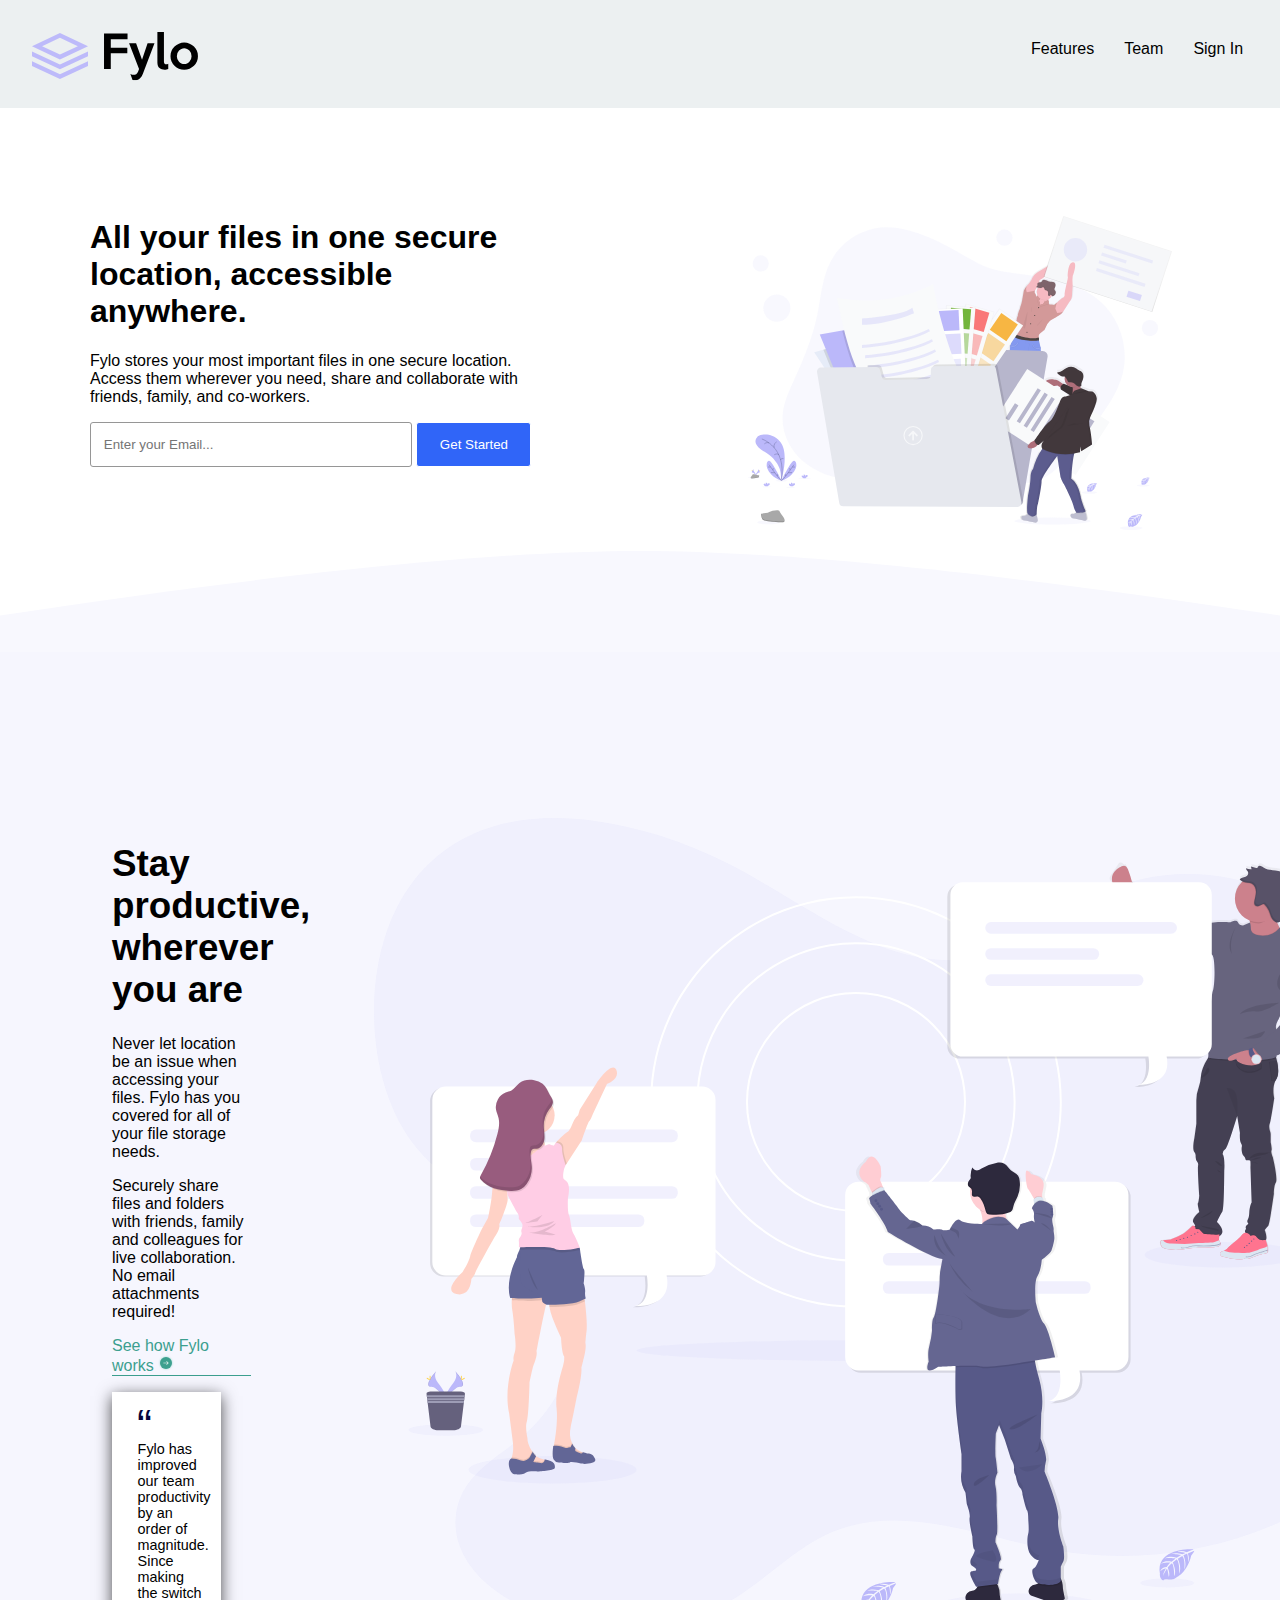
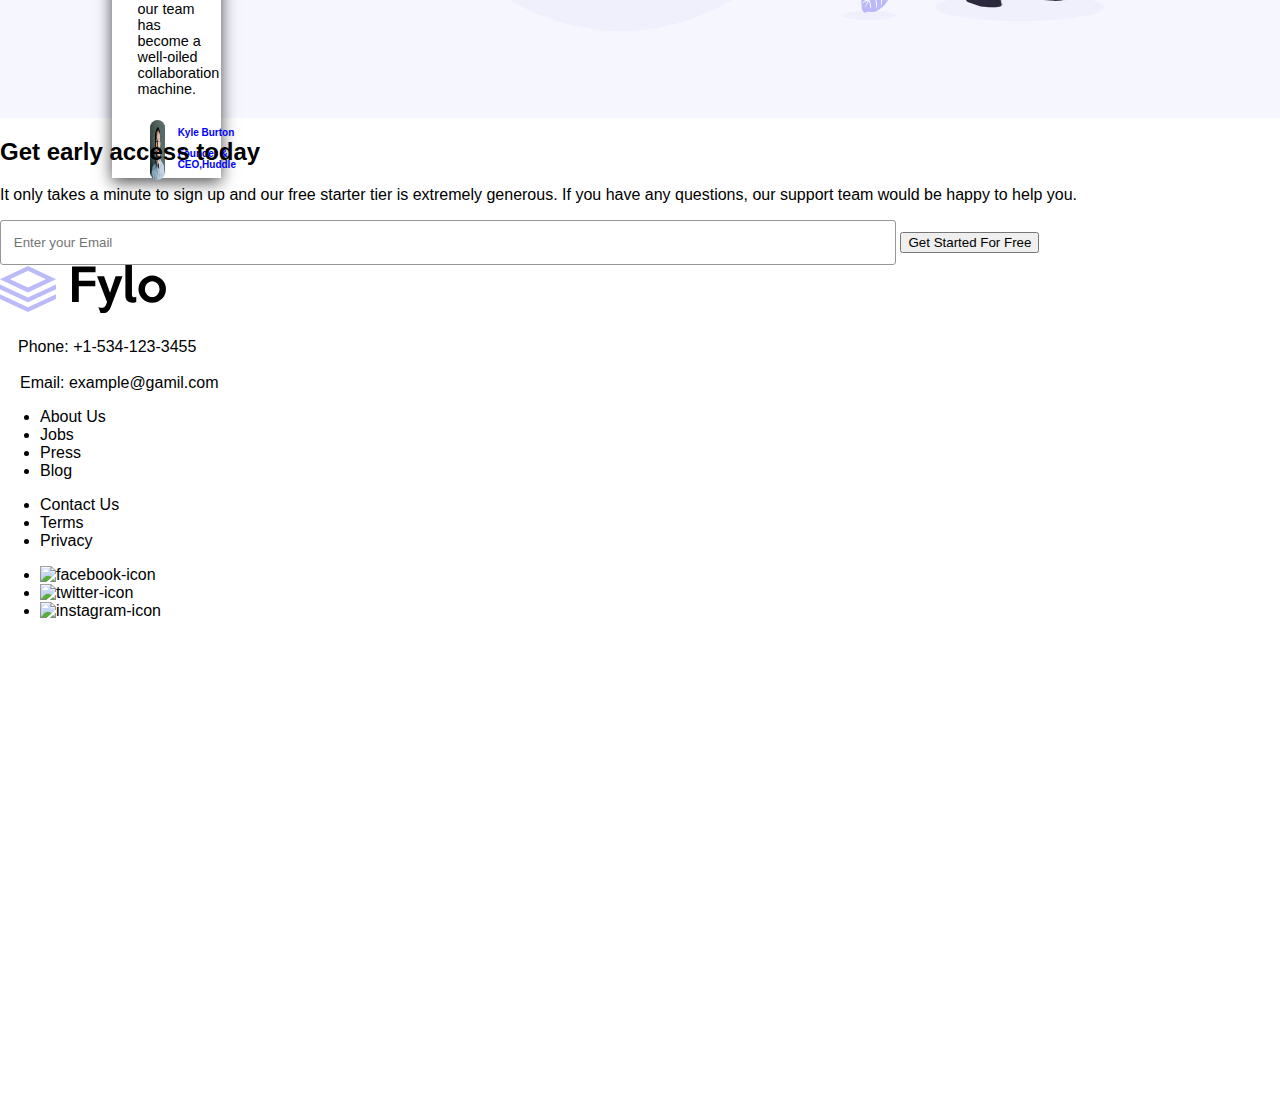
==== myproject/fylo-landing-page-with-two-column-layout-master/index.html @ 6f502a80 ":technologist: project is start" ====
<!DOCTYPE html>
<html lang="en">

<head>
  <meta charset="UTF-8">
  <meta name="viewport" content="width=device-width, initial-scale=1.0">
  <!-- displays site properly based on user's device -->

  <link rel="icon" type="image/png" sizes="32x32" href="./images/favicon-32x32.png">
  <link rel="stylesheet" href="style.css">

  <title>Frontend Mentor | Fylo landing page with two column layout</title>
 
</head>

<body>

  <div id="main-nav">

    <div class="container">

      <div class="icon">
        <img src="./images/logo.svg" alt="icon">
      </div>

      <div class="list-one">
        <ul>
          <li>Features</li>
          <li>Team</li>
          <li>Sign In</li>
        </ul>
      </div>

    </div>
  </div>
 
  <main id="main">

    <div class="container1">

      <div class="main-container">
        <h1> All your files in one secure location, accessible anywhere.</h1>
        <p>Fylo stores your most important files in one secure location.
          Access them wherever you need, share and collaborate with friends,
          family, and co-workers.
        <p>

        <form action="my-form" method="get">
          <input type="text" name="email" placeholder="Enter your Email..." required>
          <input type="Submit" value="Get Started" class="button">
        </form>
      </div>

      <img src="./images/illustration-1.svg" alt="File-Vector" class="vector1">
    </div> 
  </main>


  <section id="section">
    <img src="./images/bg-curve-desktop.svg" alt="A curve" class="desktop-curve">
    <img src="./images/bg-curve-mobile.svg" alt="A curve" class="mobile-curve">

    <div class="section-container">

      <div class="section-content">
        <h1>Stay productive, wherever you are</h1>
        <p>Never let location be an issue when accessing your files. Fylo has you
          covered for all of your file storage needs.
        </p>

        <p>
          Securely share files and folders with friends, family and colleagues for
          live collaboration. No email attachments required!
        </p>

        <p class="p-1">
          See how Fylo works
          <img src="./images/icon-arrow.svg" alt="arrow" class="arrow">
        </p>

        <article class="article">
          <img src="./images/icon-quotes.svg" alt="quotes" class="quote">
  
          <p>  
            Fylo has improved our team productivity by an order of magnitude. Since
            making the switch our team has become a well-oiled collaboration machine.
          </p>

          <div class="profile">

            <img src="./images/avatar-testimonial.jpg" alt="kyle Burton" class="avator">

            <div class="profile-name">
              <h1 class="p-1">Kyle Burton</h>
              <p>Founder & CEO,Huddle</p>
            </div>

          </div>
        
        </article>
      </div>

      <div class="vector2">
        <img clsss= "image" src="./images/illustration-2.svg" alt="vector 2" >
      </div> 

    </div>
  </section>

  <section class="second-sec">
    <div class="container3">
      <div class="second-sec-contect">
        <h2> Get early access today</h2>
        <p> It only takes a minute to sign up and our free starter tier is extremely generous.
          If you have any questions, our support team would be happy to help you.
        </p>

        <form action="my-form2" method="get">
          <input type="text" name="email" placeholder="Enter your Email" required>
          <input type="submit" value="Get Started For Free" class="button2">
        </form>
      </div>
    </div>
  </section>


  <footer id="footer">
    <div class="container4">
      <div class="footer content">
        <img src="./images/logo.svg" alt="Fyle Logo" class="logo-2">

        <p class="p-1"><img src="./images/icon-phone.svg" alt="Phone-icon" class="phone-icon">Phone: +1-534-123-3455</p>
        <p class="p-2"><img src="./images/icon-email.svg" alt="email-icon" class="Email-icon">Email: example@gamil.com</p>
      </div>

      <div class="li1">
        <ul>
          <li>About Us</li>
          <li>Jobs</li>
          <li>Press</li>
          <li>Blog</li>
        </ul>
      </div>

      
      <div class="li2">
        <ul>
          <li>Contact Us</li>
          <li>Terms</li>
          <li>Privacy</li>
        </ul>
      </div>
      

      <div class="li-icon">
        <ul>
          <li><img src="https://img.icons8.com/ios-glyphs/90/ffffff/facebook-f.png" alt="facebook-icon" width="25" class="facebook"></li>
          <li><img src="https://img.icons8.com/ios-glyphs/90/ffffff/twitter--v1.png" alt="twitter-icon" width="25" class="twitter"></li>
          <li><img src="https://img.icons8.com/ios-glyphs/90/ffffff/instagram-new.png" alt="instagram-icon" width="25" class="instagram"></li>
        </ul>
      </div>

    </div>
  </footer>

  <!-- <footer>
    <p class="attribution">
      Challenge by <a href="https://www.frontendmentor.io?ref=challenge" target="_blank">Frontend Mentor</a>.
      Coded by <a href="#">Your Name Here</a>.
    </p>
  </footer> -->

</body>

</html>
---- myproject/fylo-landing-page-with-two-column-layout-master/style.css ----
/* @import url('https://fonts.googleapis.com/css2?family=Raleway:wght@400;700&display=swap'); */
/* @import url('https://fonts.googleapis.com/css2?family=Open+Sans&display=swap'); */

*{
    box-sizing: border-box;
}

body{
    margin: 0;
    padding: 0;
    font-family: 'Open Sans', sans-serif;
    height: 300vh;
}

#main-nav{
    height: 12vh;
    background-color:#ecf0f1;
    padding: 1.5rem;
}

.container{
    display: flex; 
    justify-content: space-between;
}

.icon{
    padding: 0.5rem;
}

.list-one{
    display: flex;
    justify-content: flex-end;
}

.list-one>ul{
    list-style: none;
}

.list-one>ul>li{
    padding: 0 1vw 0 1vw;
    display: inline-block;
    font-family: 'Releway', sans-serif;
}

.container1{
    display: flex;
    width: 100vw;
}

.main-container{
    padding: 5vh;
    margin: 5vh;
}

.vector1{
    width: 50%;
    padding: 12vh;
    box-sizing: border-box;
}

form>input[type="text"]{
    width: 70%;
    height: 5vh;
    border: 1px solid hsl(0, 0%,59%);
    padding: 0 1vw;
    border-radius: 3px;
}

.button{
    width: 25%;
    height: 5vh;
    border: 1px solid;
    border-radius: 3px;
    background-color: hsl(224,93%,58%);
    color: hsl(0,0%,100%);
}

#section{
    width: 100vw;
    height: 120vh;
    background-color: hsl(240, 75%, 98%);
    top: 0.1rem;
}

.desktop-curve{
    margin: -15vh 0 0 0;
    width: 100vw;
}

.mobile-curve{
    margin: -15vh 0 0 0;
    width: 100vw;
    visibility: hidden;
}

.section-container{
    display: flex;
    padding: 1rem;
    /* width: 100%; */
    height: 90vh;
    padding: 5rem;
}

.section-content{
    /* width: 100vw; */
    height: 50vh;
}

.section-container>*{
    top: 0.1vh;
    padding: 2rem;
}

.section-content>h1{
    font-size: 2.3rem;
}

.section-content>p{
    max-width: 70%;
}

.section-content>.p-1{
    /* max-width: 22%; */
    color: hsl(170, 45%, 43%);
    border-bottom: 1px solid hsl(170, 45%, 43%);
}

.arrow{
    /* position: relative; */
    top: 0.5vh;
    left: 0.5vw;
}

.article{
    background: hsl(0, 0%, 100%);
    box-shadow: 0 4px 15px hsla(0, 0%, 0%, 0.7);
    max-width: 55%;
    max-height: 100%; 
}

.quote{
    padding: 2vh 0 0 2vw;
}

.article>p{
    padding: 0 0 0 2vw;
    width: 85%;
    font-size: 0.9rem; 
}

.profile{
    display: flex;
    margin: 1vh 0 0 1vw; 
    padding-bottom: 1vh;
}

.avator{
    margin: 1vh 0 0 2vw; 
    width: 15%;
    border-radius: 50px;
}

.profile-name{
    margin: 1vh 0 0 1vw; 
    color: blue;
}

.profile-name>.p-1{
    font-size: 10px;
}
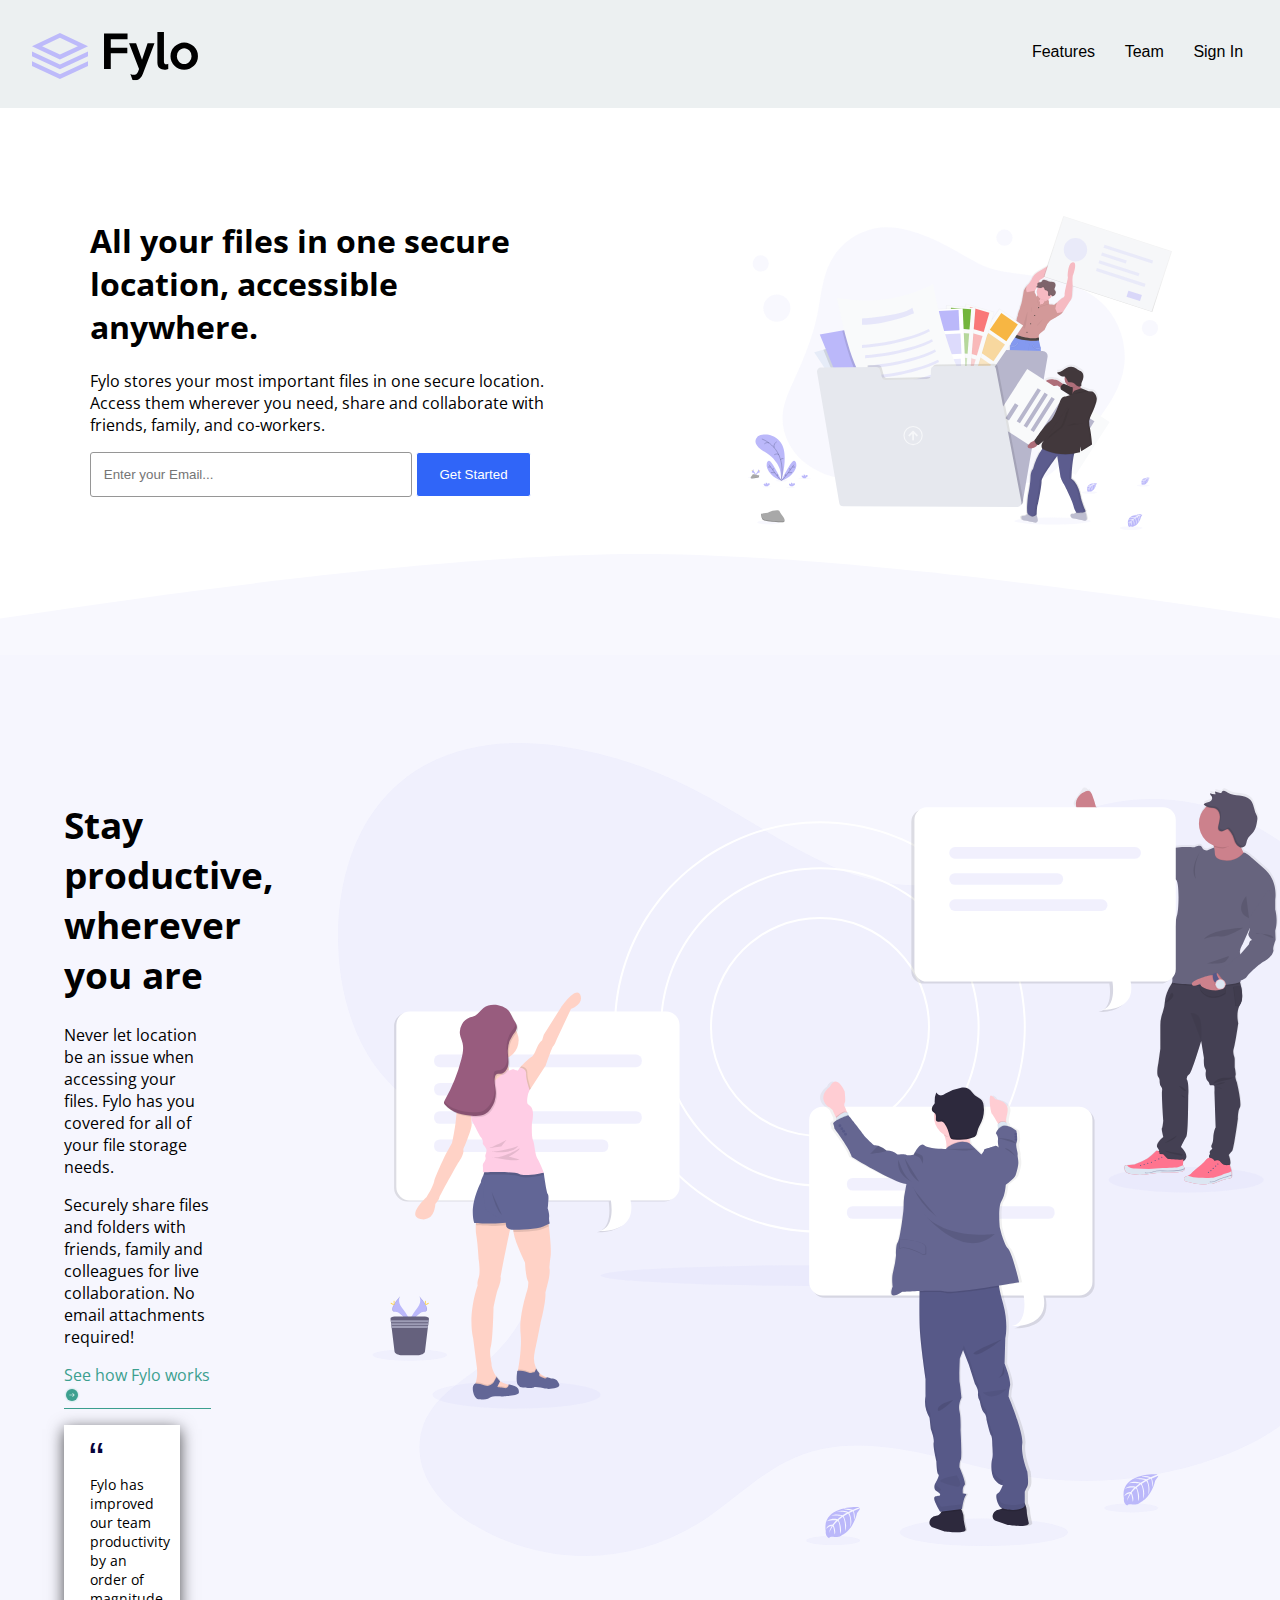
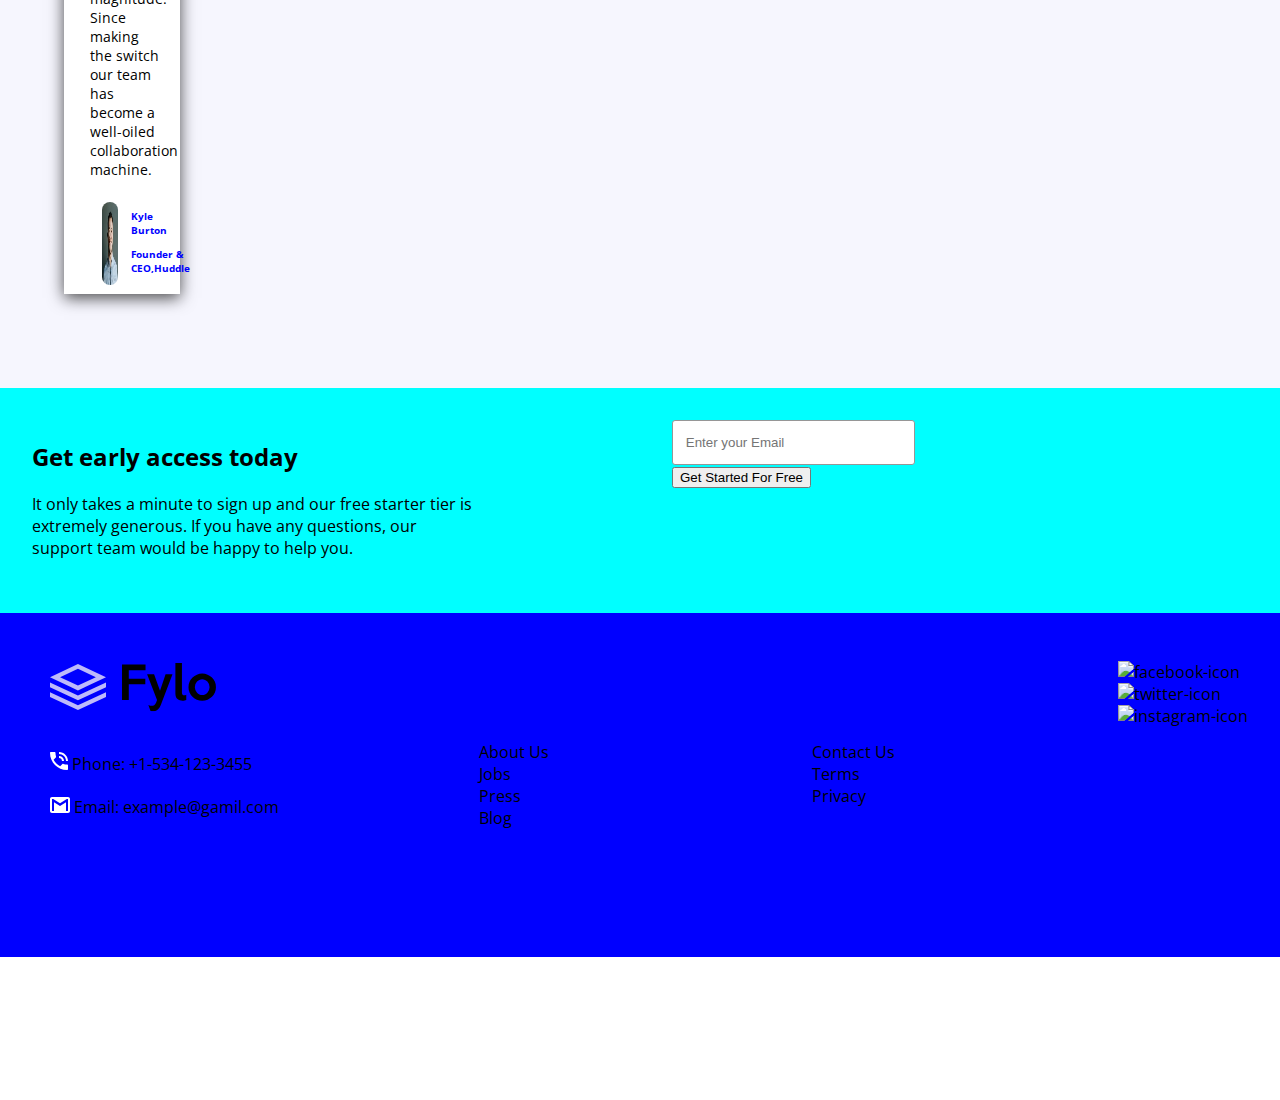
==== commit 3e7b5161: ":technologist: all most the project" ====
--- a/myproject/fylo-landing-page-with-two-column-layout-master/index.html
+++ b/myproject/fylo-landing-page-with-two-column-layout-master/index.html
@@ -108,29 +108,45 @@
   </section>
 
   <section class="second-sec">
+
     <div class="container3">
+
       <div class="second-sec-contect">
         <h2> Get early access today</h2>
         <p> It only takes a minute to sign up and our free starter tier is extremely generous.
           If you have any questions, our support team would be happy to help you.
         </p>
+      </div>
 
+      <div class="form">
         <form action="my-form2" method="get">
-          <input type="text" name="email" placeholder="Enter your Email" required>
+          <input class= "email" type="text" name="email" placeholder="Enter your Email" required>
           <input type="submit" value="Get Started For Free" class="button2">
         </form>
-      </div>
+      </div> 
+
     </div>
   </section>
 
 
   <footer id="footer">
+
     <div class="container4">
-      <div class="footer content">
+
+      <div class="footer-content">
+
         <img src="./images/logo.svg" alt="Fyle Logo" class="logo-2">
 
-        <p class="p-1"><img src="./images/icon-phone.svg" alt="Phone-icon" class="phone-icon">Phone: +1-534-123-3455</p>
-        <p class="p-2"><img src="./images/icon-email.svg" alt="email-icon" class="Email-icon">Email: example@gamil.com</p>
+        <p class="p-1">
+          <img src="./images/icon-phone.svg" alt="Phone-icon" class="phone-icon">
+            Phone: +1-534-123-3455
+        </p>
+
+        <p class="p-2">
+          <img src="./images/icon-email.svg" alt="email-icon" class="Email-icon">
+            Email: example@gamil.com
+        </p>
+
       </div>
 
       <div class="li1">
--- a/myproject/fylo-landing-page-with-two-column-layout-master/style.css
+++ b/myproject/fylo-landing-page-with-two-column-layout-master/style.css
@@ -1,5 +1,5 @@
-/* @import url('https://fonts.googleapis.com/css2?family=Raleway:wght@400;700&display=swap'); */
-/* @import url('https://fonts.googleapis.com/css2?family=Open+Sans&display=swap'); */
+@import url('https://fonts.googleapis.com/css2?family=Raleway:wght@400;700&display=swap'); 
+@import url('https://fonts.googleapis.com/css2?family=Open+Sans&display=swap');
 
 *{
     box-sizing: border-box;
@@ -77,7 +77,7 @@
 
 #section{
     width: 100vw;
-    height: 120vh;
+    height: 150vh;
     background-color: hsl(240, 75%, 98%);
     top: 0.1rem;
 }
@@ -96,19 +96,19 @@
 .section-container{
     display: flex;
     padding: 1rem;
-    /* width: 100%; */
-    height: 90vh;
-    padding: 5rem;
+    width: 100vw;
+    height: 120vh;
 }
 
 .section-content{
-    /* width: 100vw; */
-    height: 50vh;
+    width: 200vw;
+    height: 110vh;
+    margin: 2rem;
 }
 
 .section-container>*{
     top: 0.1vh;
-    padding: 2rem;
+    padding: 1rem;
 }
 
 .section-content>h1{
@@ -168,3 +168,66 @@
 .profile-name>.p-1{
     font-size: 10px;
 }
+
+
+.second-sec{
+    background-color: aqua;
+    height: 25vh;
+    width: 100vw;
+}
+
+.container3{
+    display: flex;
+    justify-content: space-between;
+}
+
+.second-sec-contect{
+    padding: 2rem;
+    width: 40vw;
+}
+
+.form{
+    display: flex;
+    padding: 2rem;
+    width: 40rem;
+}
+
+input>.email{
+    width: 70%;
+}
+
+/*footer*/
+
+#footer{
+    width: 100vw;
+    background-color: blue;
+    padding: 2rem;
+}
+
+.container4{
+    display: flex;
+    justify-content: space-between;
+}
+
+.footer-content>*{
+    margin: 0.9rem;
+    padding: 0.2rem;
+}
+
+.li-icon>ul{
+    display: flex;
+    flex-direction: column;
+    list-style: none;
+}
+
+.li1>ul{
+    list-style: none;
+    padding: 5rem;
+}
+
+.li2>ul{
+    list-style: none;
+    padding: 5rem;
+}
+
+
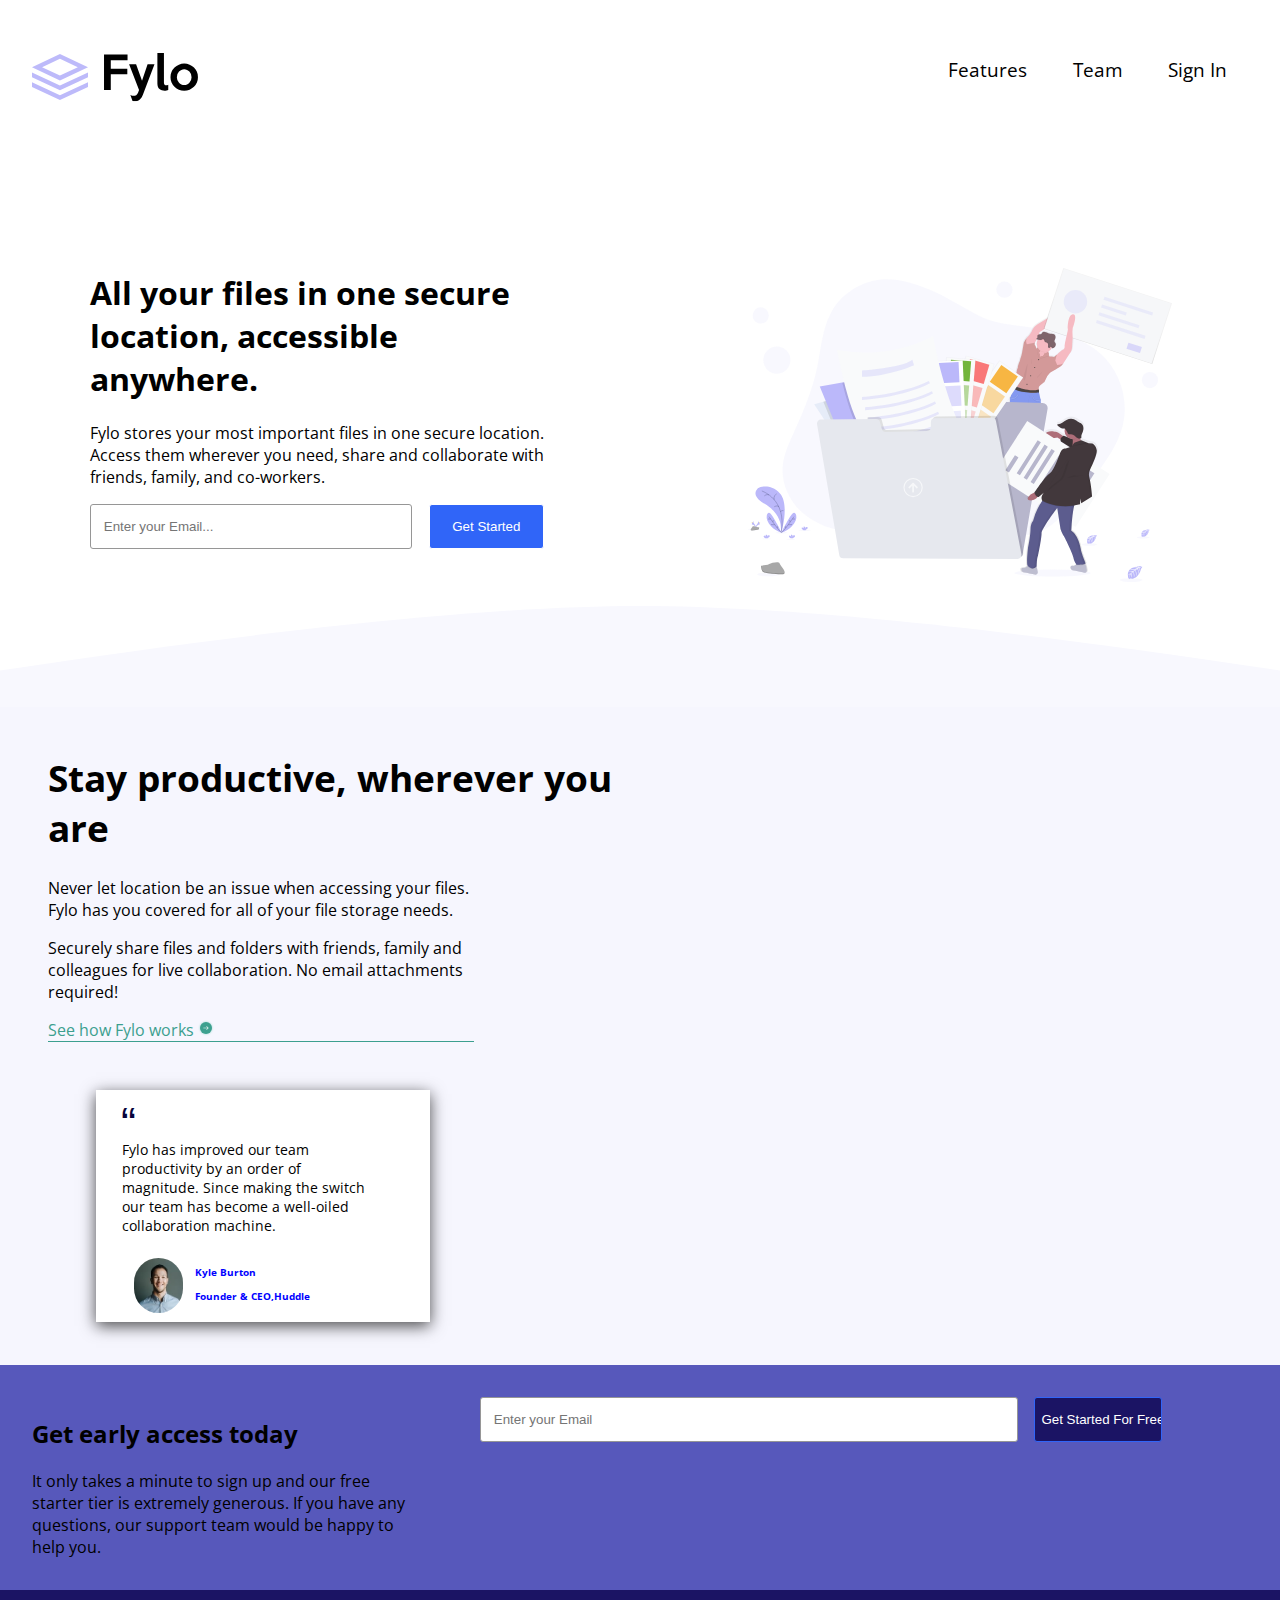
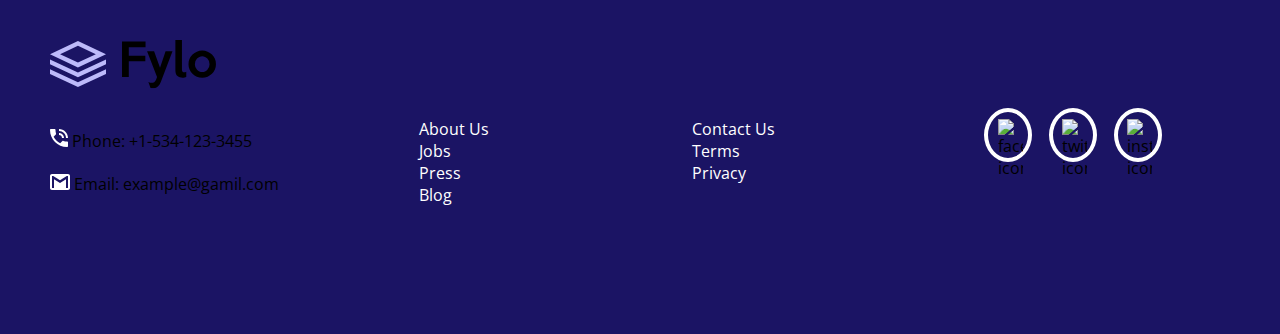
==== commit da51458f: ":technologist: all most the project done" ====
--- a/myproject/fylo-landing-page-with-two-column-layout-master/index.html
+++ b/myproject/fylo-landing-page-with-two-column-layout-master/index.html
@@ -58,7 +58,7 @@
 
   <section id="section">
     <img src="./images/bg-curve-desktop.svg" alt="A curve" class="desktop-curve">
-    <img src="./images/bg-curve-mobile.svg" alt="A curve" class="mobile-curve">
+    <!-- <img src="./images/bg-curve-mobile.svg" alt="A curve" class="mobile-curve"> -->
 
     <div class="section-container">
 
@@ -100,9 +100,9 @@
         </article>
       </div>
 
-      <div class="vector2">
+      <!-- <div class="vector2">
         <img clsss= "image" src="./images/illustration-2.svg" alt="vector 2" >
-      </div> 
+      </div>  -->
 
     </div>
   </section>
--- a/myproject/fylo-landing-page-with-two-column-layout-master/style.css
+++ b/myproject/fylo-landing-page-with-two-column-layout-master/style.css
@@ -9,37 +9,34 @@
     margin: 0;
     padding: 0;
     font-family: 'Open Sans', sans-serif;
-    height: 300vh;
 }
 
 #main-nav{
-    height: 12vh;
-    background-color:#ecf0f1;
-    padding: 1.5rem;
+    width: 100vw;
 }
 
 .container{
     display: flex; 
     justify-content: space-between;
-}
-
-.icon{
-    padding: 0.5rem;
-}
-
-.list-one{
-    display: flex;
-    justify-content: flex-end;
+    padding: 2rem;
+    align-items: center;
+}
+
+.list-one>ul>li{
+    height: 3rem;
+    margin: 0.5rem;
+    font-size: 1.2rem;
+    align-items: center;
+    display: inline-block;
+    padding: 0 1vw 0 1vw;
 }
 
 .list-one>ul{
     list-style: none;
 }
 
-.list-one>ul>li{
-    padding: 0 1vw 0 1vw;
-    display: inline-block;
-    font-family: 'Releway', sans-serif;
+.list-one>ul>li:hover{
+    cursor: pointer;
 }
 
 .container1{
@@ -64,6 +61,7 @@
     border: 1px solid hsl(0, 0%,59%);
     padding: 0 1vw;
     border-radius: 3px;
+    margin: 0 1vw 0 0;
 }
 
 .button{
@@ -77,9 +75,9 @@
 
 #section{
     width: 100vw;
-    height: 150vh;
+    height: 75vh;
     background-color: hsl(240, 75%, 98%);
-    top: 0.1rem;
+    top: 0;
 }
 
 .desktop-curve{
@@ -87,23 +85,24 @@
     width: 100vw;
 }
 
-.mobile-curve{
+/* .mobile-curve{
     margin: -15vh 0 0 0;
     width: 100vw;
     visibility: hidden;
-}
+} */
 
 .section-container{
     display: flex;
-    padding: 1rem;
-    width: 100vw;
-    height: 120vh;
+    /* padding: 1rem; */
+    width: 100vw;
+    height: 90vh;
+    margin: 0 2rem;
 }
 
 .section-content{
-    width: 200vw;
-    height: 110vh;
-    margin: 2rem;
+    width: 50vw;
+    height: 95vh;
+    /* margin: 2rem; */
 }
 
 .section-container>*{
@@ -134,6 +133,7 @@
 .article{
     background: hsl(0, 0%, 100%);
     box-shadow: 0 4px 15px hsla(0, 0%, 0%, 0.7);
+    margin: 3rem;
     max-width: 55%;
     max-height: 100%; 
 }
@@ -171,7 +171,7 @@
 
 
 .second-sec{
-    background-color: aqua;
+    background-color: #5758BB;
     height: 25vh;
     width: 100vw;
 }
@@ -183,24 +183,54 @@
 
 .second-sec-contect{
     padding: 2rem;
-    width: 40vw;
+    width: 35vw;
 }
 
 .form{
-    display: flex;
+    /* display: flex; */
+    /* flex-direction: row; */
     padding: 2rem;
-    width: 40rem;
-}
-
-input>.email{
-    width: 70%;
-}
+    width: 65vw;
+}
+
+.my-form2{
+    width: 65vw;
+    float: right;
+    margin: -15vh 5vw 0 0;
+}
+
+.my-form2 input[type="text"]{
+    display: block;
+    width: 100%;
+    height: 7vh;
+    border: 1px solid hsl(0, 0%, 59%);
+    border-radius: 3px;
+    margin: 0 0 2vh 0;
+    padding: 0 1vw;
+}
+
+.button2{
+    text-align: center;
+    width: 50%;
+    border: 1px solid hsl(224, 93%, 58%);
+    height: 7vh;
+    border-radius: 3px;
+    background-color: hsl(224, 93%, 58%);
+    color: hsl(0, 0%, 100%);
+}
+
+.button2{
+    background-color:#1B1464;
+    width: 10vw;
+    height: 5vh;
+}
+
 
 /*footer*/
 
 #footer{
     width: 100vw;
-    background-color: blue;
+    background-color: #1B1464;
     padding: 2rem;
 }
 
@@ -215,19 +245,57 @@
 }
 
 .li-icon>ul{
-    display: flex;
-    flex-direction: column;
     list-style: none;
+    margin:4rem;
+    padding: 1rem;
+}
+
+.li-icon>ul>li{
+    width: 3rem;
+    height: 6vh;
+    position: relative;
+    display: inline-block;
+    border: 4px solid white;
+    border-radius: 50%;
+    margin: 0.4rem;
+}
+
+.li-icon>ul>li>img{
+    position: absolute;
+    top: 0.4rem;
+    left: 0.6rem;
+    justify-content: center;
+}
+
+.li-icon>ul>li:hover{
+    /* border: 1px solid hsl(224, 93%, 58%); */
+    cursor: pointer;
+}
+
+.li-icon>ul>li>img:hover{
+    filter: invert(40%) sepia(76%) saturate(5052%) hue-rotate(218deg) brightness(99%) contrast(97%);
+    cursor: pointer;
 }
 
 .li1>ul{
     list-style: none;
     padding: 5rem;
+    color: white;
 }
 
 .li2>ul{
     list-style: none;
     padding: 5rem;
-}
-
-
+    color: white;
+}
+
+.li1>ul>li:hover{
+    cursor: pointer;
+    filter: invert(40%) sepia(76%) saturate(5052%) hue-rotate(218deg) brightness(99%) contrast(97%);
+}
+.li2>ul>li:hover{
+    cursor: pointer;
+    filter: invert(40%) sepia(76%) saturate(5052%) hue-rotate(218deg) brightness(99%) contrast(97%);
+}
+
+
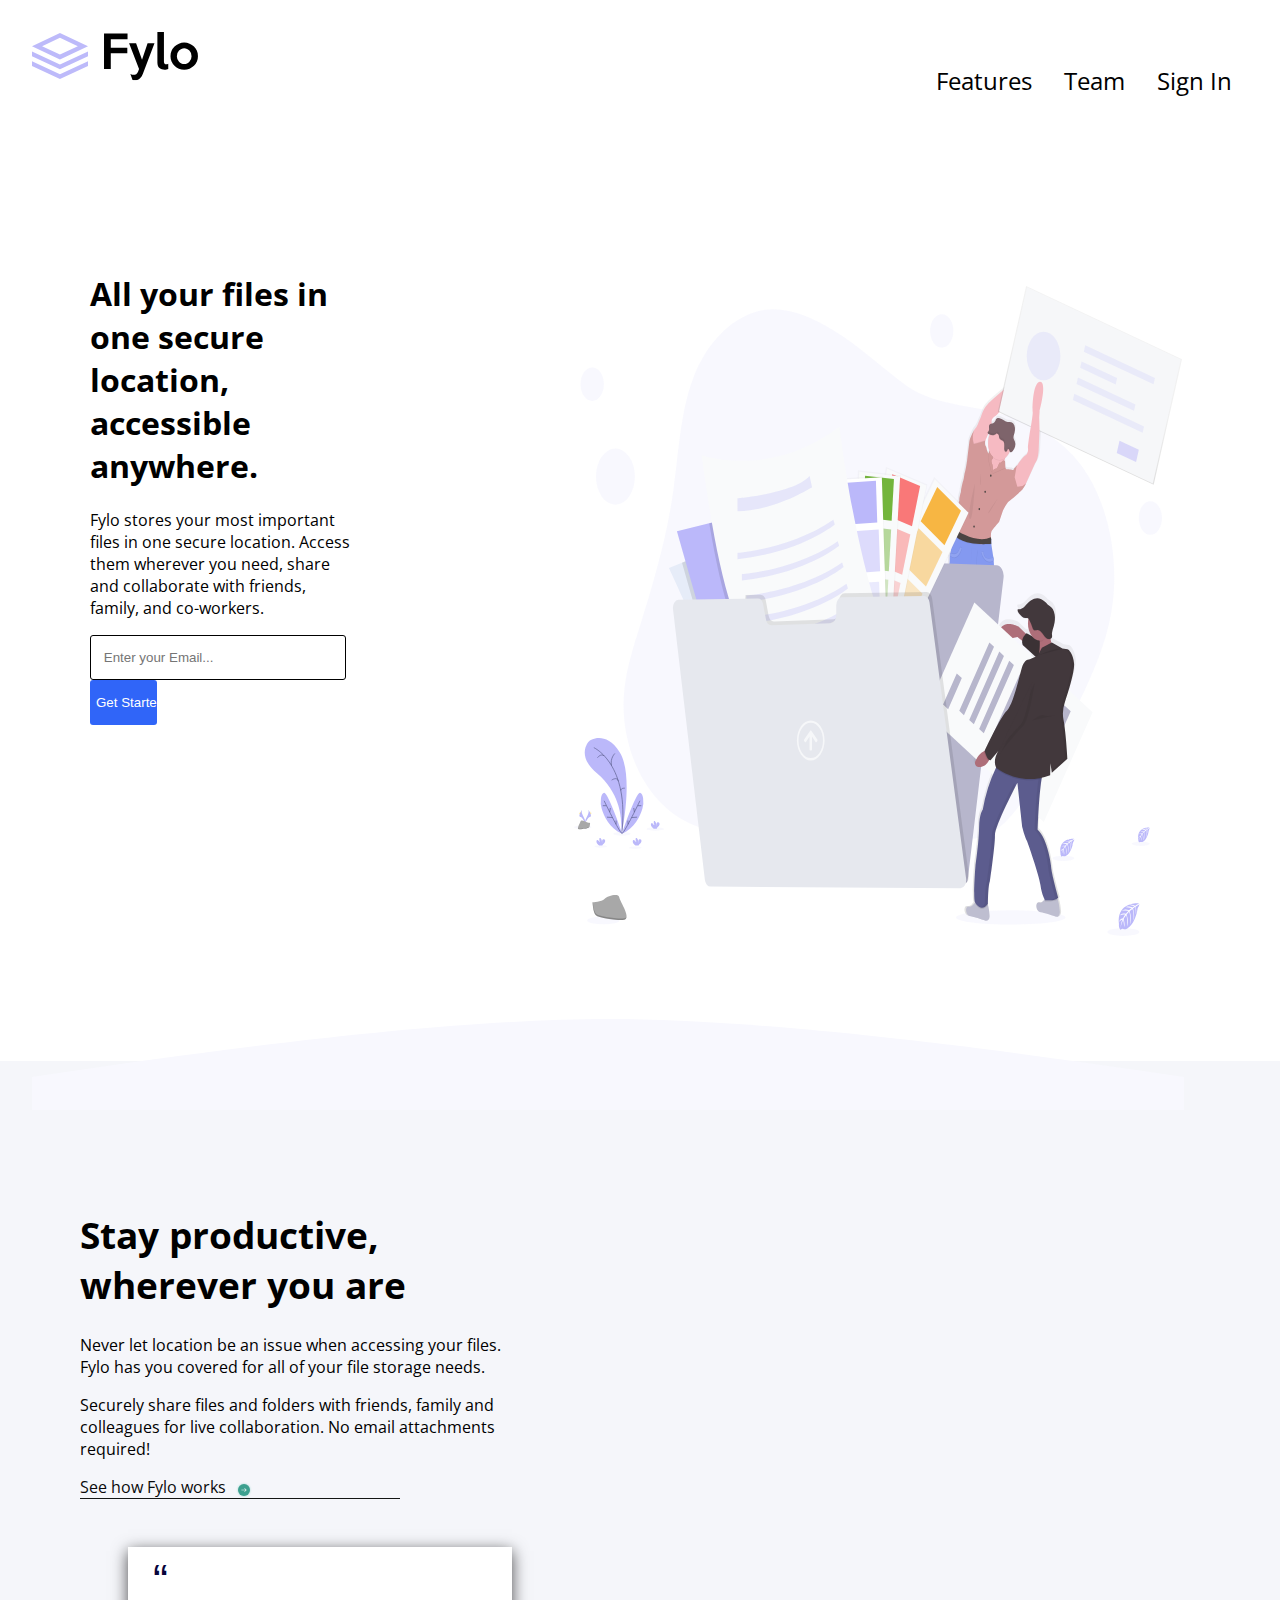
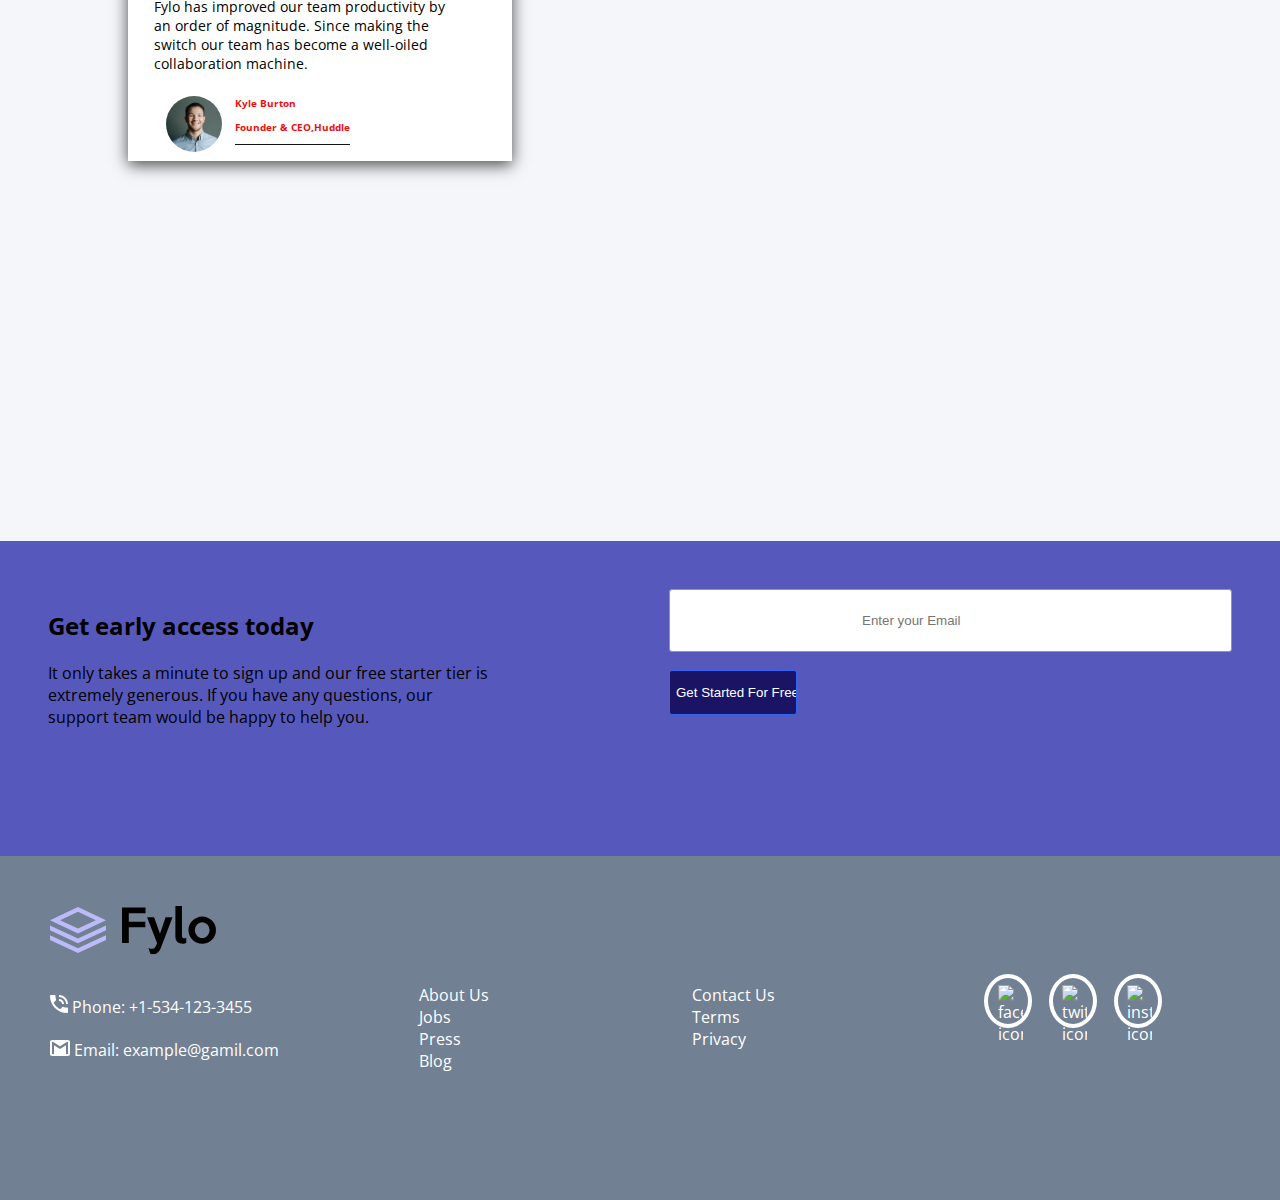
==== commit 9f7969de: "2nd part is done this project" ====
--- a/myproject/fylo-landing-page-with-two-column-layout-master/index.html
+++ b/myproject/fylo-landing-page-with-two-column-layout-master/index.html
@@ -58,7 +58,7 @@
 
   <section id="section">
     <img src="./images/bg-curve-desktop.svg" alt="A curve" class="desktop-curve">
-    <!-- <img src="./images/bg-curve-mobile.svg" alt="A curve" class="mobile-curve"> -->
+    <img src="./images/bg-curve-mobile.svg" alt="A curve" class="mobile-curve">
 
     <div class="section-container">
 
@@ -91,22 +91,24 @@
             <img src="./images/avatar-testimonial.jpg" alt="kyle Burton" class="avator">
 
             <div class="profile-name">
+
               <h1 class="p-1">Kyle Burton</h>
+              
               <p>Founder & CEO,Huddle</p>
             </div>
 
           </div>
-        
         </article>
       </div>
 
-      <!-- <div class="vector2">
+      <!-- <div class="section-img">
         <img clsss= "image" src="./images/illustration-2.svg" alt="vector 2" >
       </div>  -->
 
     </div>
   </section>
 
+  <!-- third container -->
   <section class="second-sec">
 
     <div class="container3">
@@ -120,8 +122,15 @@
 
       <div class="form">
         <form action="my-form2" method="get">
-          <input class= "email" type="text" name="email" placeholder="Enter your Email" required>
-          <input type="submit" value="Get Started For Free" class="button2">
+
+          <div class="email">
+            <input type="text" name="email" placeholder="Enter your Email" required>
+          </div>
+
+          <div class="submit">
+            <input type="submit" value="Get Started For Free" class="button2">
+          </div>
+
         </form>
       </div> 
 
--- a/myproject/fylo-landing-page-with-two-column-layout-master/style.css
+++ b/myproject/fylo-landing-page-with-two-column-layout-master/style.css
@@ -11,54 +11,68 @@
     font-family: 'Open Sans', sans-serif;
 }
 
+
+/* main container */
 #main-nav{
     width: 100vw;
 }
+
 
 .container{
     display: flex; 
     justify-content: space-between;
     padding: 2rem;
-    align-items: center;
-}
-
+    width: 100vw;
+}
+
+.list-one>ul{
+    width: -30vw;
+    display: flex;
+    justify-content: space-between;
+    text-align: center;
+}
 .list-one>ul>li{
-    height: 3rem;
-    margin: 0.5rem;
-    font-size: 1.2rem;
-    align-items: center;
-    display: inline-block;
-    padding: 0 1vw 0 1vw;
-}
-
-.list-one>ul{
+    font-size: 1.5rem;
     list-style: none;
+    padding: 1rem;
 }
 
 .list-one>ul>li:hover{
     cursor: pointer;
-}
-
+    filter: invert(40%) sepia(76%) saturate(5052%) hue-rotate(218deg) brightness(99%) contrast(97%);
+}
+
+
+/* container 1 */
 .container1{
     display: flex;
     width: 100vw;
-}
-
-.main-container{
+    height: 100vh;
+}
+
+.container1>*{
     padding: 5vh;
     margin: 5vh;
 }
 
+.main-container{
+    width: 40vw;
+    height: 90vh;
+}
+
 .vector1{
-    width: 50%;
-    padding: 12vh;
+    width: 60vw;
+    height: 90vh;
+    padding: 5rem;
+    right: 1rem;
     box-sizing: border-box;
 }
 
 form>input[type="text"]{
-    width: 70%;
+    width: 20vw;
     height: 5vh;
-    border: 1px solid hsl(0, 0%,59%);
+    border: 1px solid black;
+    outline: none;
     padding: 0 1vw;
     border-radius: 3px;
     margin: 0 1vw 0 0;
@@ -67,42 +81,48 @@
 .button{
     width: 25%;
     height: 5vh;
-    border: 1px solid;
+    border: none;
     border-radius: 3px;
     background-color: hsl(224,93%,58%);
     color: hsl(0,0%,100%);
 }
 
+.button:hover{
+    cursor: pointer;
+    filter: invert(40%) sepia(76%) saturate(5052%) hue-rotate(218deg) brightness(99%) contrast(97%);
+}
+
+
+/* container 2 */
 #section{
     width: 100vw;
-    height: 75vh;
-    background-color: hsl(240, 75%, 98%);
-    top: 0;
+    height: 120vh;
+    background-color: #f5f6fa;
+    padding: 2rem;
 }
 
 .desktop-curve{
-    margin: -15vh 0 0 0;
-    width: 100vw;
-}
-
-/* .mobile-curve{
-    margin: -15vh 0 0 0;
-    width: 100vw;
+    margin: -18vh 0 0 0;
+    width: 90vw;
+}
+
+.mobile-curve{
+    margin: -18vh 0 0 0;
+    width: 90vw;
     visibility: hidden;
-} */
+}
 
 .section-container{
     display: flex;
-    /* padding: 1rem; */
-    width: 100vw;
-    height: 90vh;
-    margin: 0 2rem;
+    justify-content: space-between;
+    width: 100vw;
+    height: 120vh;
+    padding: 2rem;
 }
 
 .section-content{
-    width: 50vw;
-    height: 95vh;
-    /* margin: 2rem; */
+    width: 40vw;
+    height: 115vh;
 }
 
 .section-container>*{
@@ -115,17 +135,17 @@
 }
 
 .section-content>p{
-    max-width: 70%;
+    width: 35vw;
 }
 
 .section-content>.p-1{
-    /* max-width: 22%; */
-    color: hsl(170, 45%, 43%);
-    border-bottom: 1px solid hsl(170, 45%, 43%);
+    max-width: 25vw;
+    color: hsl(0, 0%, 4%);
+    border-bottom: 1px solid hsl(150, 5%, 8%);
 }
 
 .arrow{
-    /* position: relative; */
+    position: relative;
     top: 0.5vh;
     left: 0.5vw;
 }
@@ -134,8 +154,8 @@
     background: hsl(0, 0%, 100%);
     box-shadow: 0 4px 15px hsla(0, 0%, 0%, 0.7);
     margin: 3rem;
-    max-width: 55%;
-    max-height: 100%; 
+    max-width: 80rem;
+    max-height: 130%; 
 }
 
 .quote{
@@ -144,7 +164,7 @@
 
 .article>p{
     padding: 0 0 0 2vw;
-    width: 85%;
+    width: 25vw;
     font-size: 0.9rem; 
 }
 
@@ -160,53 +180,50 @@
     border-radius: 50px;
 }
 
-.profile-name{
+.profile-name>h1{
+    font-size: 10px;
     margin: 1vh 0 0 1vw; 
-    color: blue;
-}
-
-.profile-name>.p-1{
-    font-size: 10px;
-}
-
-
+    color: rgb(236, 15, 15);
+    border-bottom: 1px solid hsl(150, 5%, 8%);
+}
+
+/* .section-img{
+    height: 10px;
+    bottom: 80rem;
+} */
+
+
+
+/* container 3 */
 .second-sec{
     background-color: #5758BB;
-    height: 25vh;
+    height: 35vh;
     width: 100vw;
 }
 
 .container3{
     display: flex;
     justify-content: space-between;
+    width: 100vw;
+}
+
+.container3>*{
+    margin: 3rem;
 }
 
 .second-sec-contect{
-    padding: 2rem;
     width: 35vw;
 }
 
-.form{
-    /* display: flex; */
-    /* flex-direction: row; */
-    padding: 2rem;
-    width: 65vw;
-}
-
-.my-form2{
-    width: 65vw;
-    float: right;
-    margin: -15vh 5vw 0 0;
-}
-
-.my-form2 input[type="text"]{
+.email>input[type="text"]{
     display: block;
     width: 100%;
     height: 7vh;
     border: 1px solid hsl(0, 0%, 59%);
     border-radius: 3px;
     margin: 0 0 2vh 0;
-    padding: 0 1vw;
+    padding: 0 15vw;
+    outline: none;
 }
 
 .button2{
@@ -225,23 +242,33 @@
     height: 5vh;
 }
 
-
-/*footer*/
+.button2:hover{
+    cursor: pointer;
+    filter: invert(40%) sepia(76%) saturate(5052%) hue-rotate(218deg) brightness(99%) contrast(97%);
+}
+
+
+/* footer */
 
 #footer{
     width: 100vw;
-    background-color: #1B1464;
+    background-color: #718093;
     padding: 2rem;
 }
 
 .container4{
     display: flex;
     justify-content: space-between;
+}
+
+.footer-content>.logo-2{
+    color: white;
 }
 
 .footer-content>*{
     margin: 0.9rem;
     padding: 0.2rem;
+    color: white;
 }
 
 .li-icon>ul{
@@ -254,10 +281,16 @@
     width: 3rem;
     height: 6vh;
     position: relative;
-    display: inline-block;
+    display: inline-flex;
+    align-items: center;
+    text-decoration: none;
+    justify-content: center;
     border: 4px solid white;
     border-radius: 50%;
     margin: 0.4rem;
+    color: #fff;
+    transition-property: outline-offset,outline-color,background-color;
+    transition-duration: .25s;
 }
 
 .li-icon>ul>li>img{
@@ -268,13 +301,14 @@
 }
 
 .li-icon>ul>li:hover{
-    /* border: 1px solid hsl(224, 93%, 58%); */
+    border: 1px solid hsl(224, 93%, 58%);
     cursor: pointer;
 }
 
 .li-icon>ul>li>img:hover{
-    filter: invert(40%) sepia(76%) saturate(5052%) hue-rotate(218deg) brightness(99%) contrast(97%);
-    cursor: pointer;
+    /* filter: invert(40%) sepia(76%) saturate(5052%) hue-rotate(218deg) brightness(99%) contrast(97%); */
+    cursor: pointer;
+    outline-offset: 4px;
 }
 
 .li1>ul{
@@ -293,9 +327,13 @@
     cursor: pointer;
     filter: invert(40%) sepia(76%) saturate(5052%) hue-rotate(218deg) brightness(99%) contrast(97%);
 }
+
 .li2>ul>li:hover{
     cursor: pointer;
     filter: invert(40%) sepia(76%) saturate(5052%) hue-rotate(218deg) brightness(99%) contrast(97%);
 }
 
-
+.facebook-icon:hover{
+    background-color: #f2601d;
+    outline-color: #1da1f2;
+}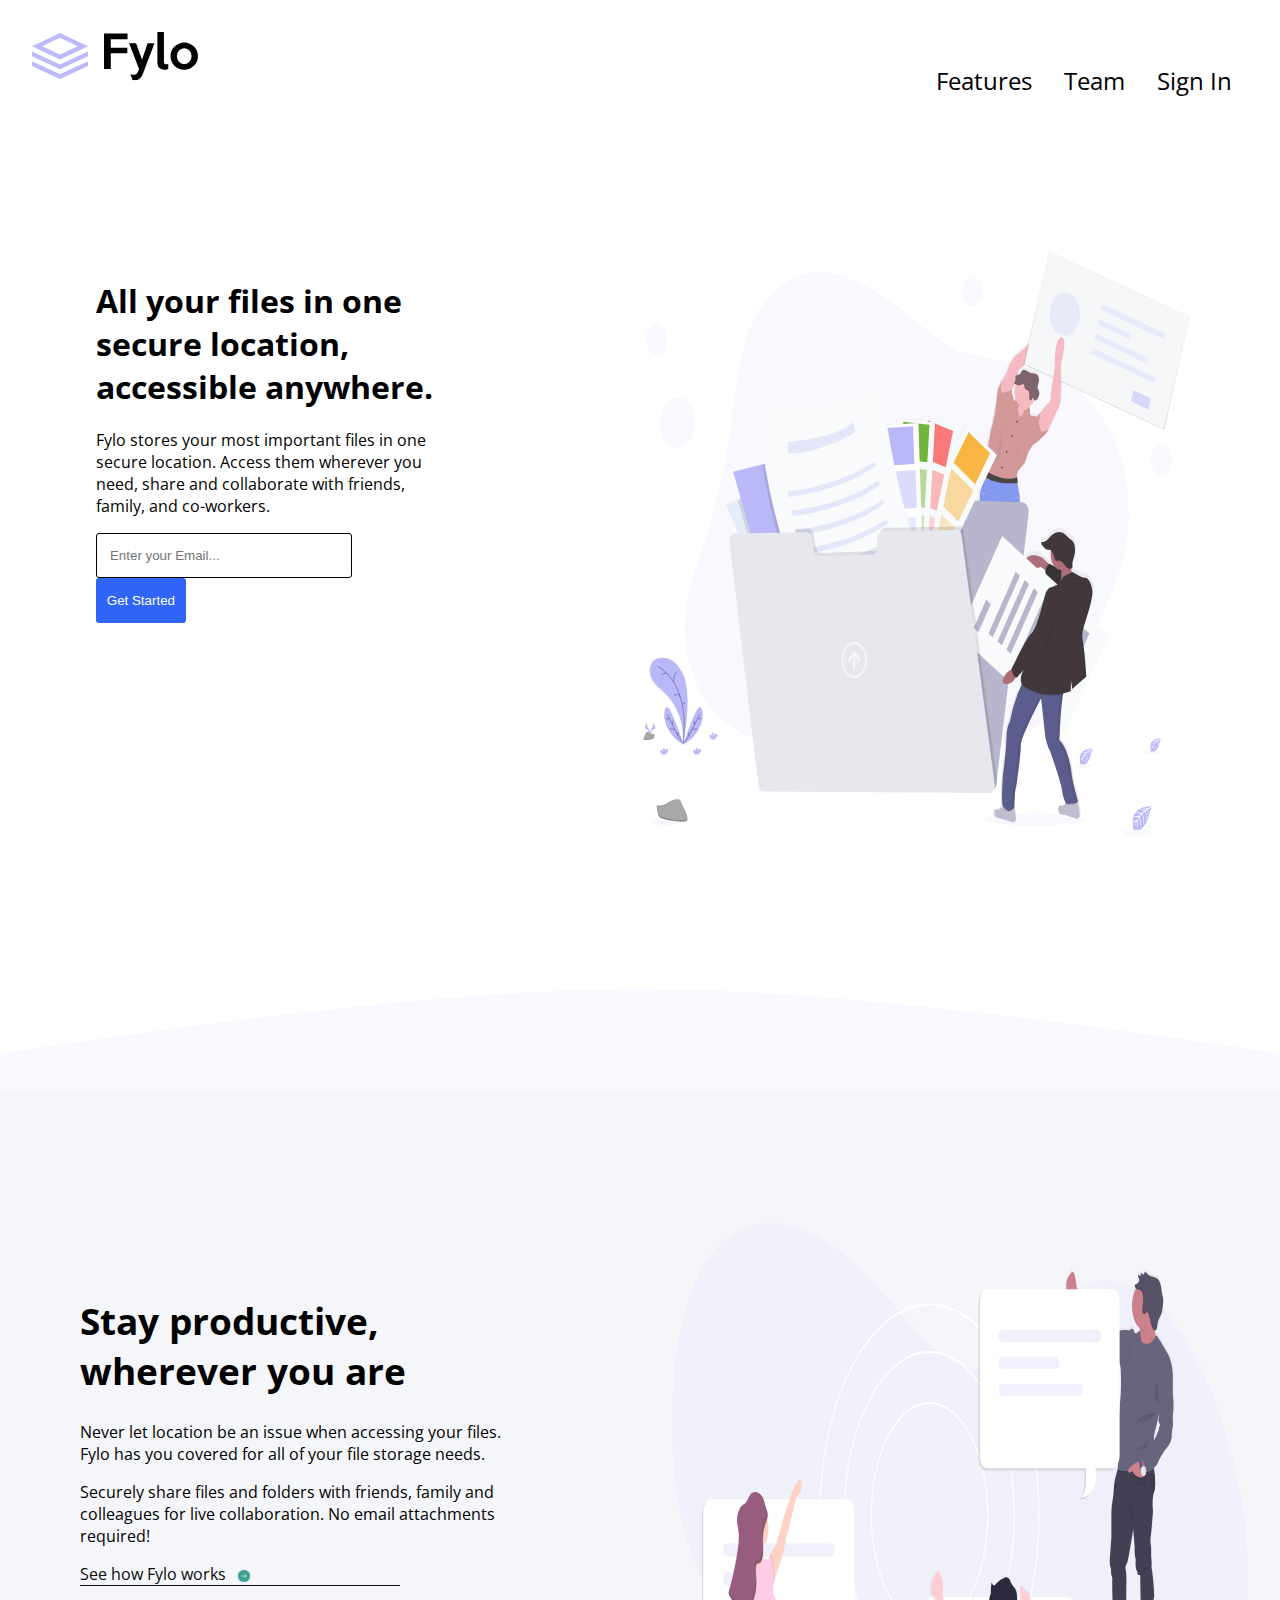
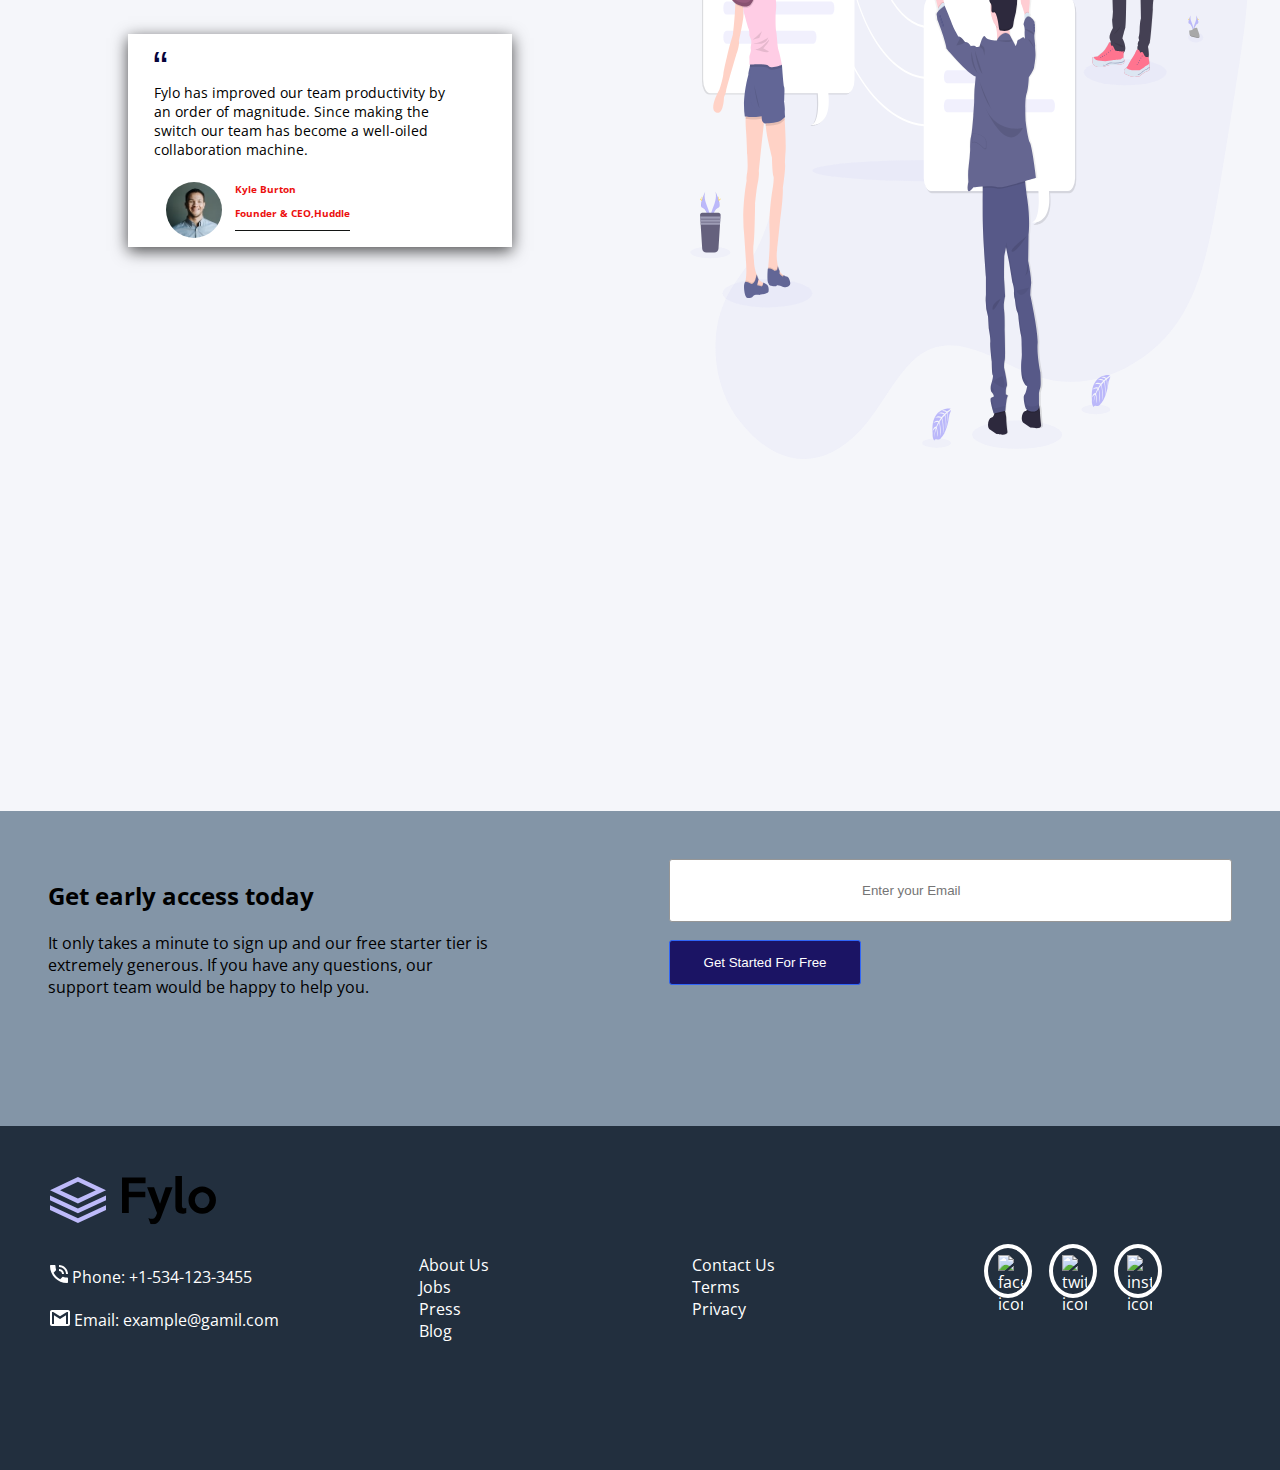
==== commit ebcbc1cf: "project almost is done" ====
--- a/myproject/fylo-landing-page-with-two-column-layout-master/index.html
+++ b/myproject/fylo-landing-page-with-two-column-layout-master/index.html
@@ -101,9 +101,7 @@
         </article>
       </div>
 
-      <!-- <div class="section-img">
-        <img clsss= "image" src="./images/illustration-2.svg" alt="vector 2" >
-      </div>  -->
+      <img clsss= "vector2" src = "./images/illustration-2.svg" alt="File-Vector" >
 
     </div>
   </section>
--- a/myproject/fylo-landing-page-with-two-column-layout-master/style.css
+++ b/myproject/fylo-landing-page-with-two-column-layout-master/style.css
@@ -57,13 +57,14 @@
 
 .main-container{
     width: 40vw;
-    height: 90vh;
+    height: 75vh;
+    padding: 4vw;
 }
 
 .vector1{
-    width: 60vw;
-    height: 90vh;
-    padding: 5rem;
+    width: 50vw;
+    height: 75vh;
+    /* padding: 5rem; */
     right: 1rem;
     box-sizing: border-box;
 }
@@ -96,38 +97,38 @@
 /* container 2 */
 #section{
     width: 100vw;
-    height: 120vh;
+    height: 150vh;
     background-color: #f5f6fa;
+}
+
+.desktop-curve{
+    margin: -8vh 0 0 0;
+    width: 100vw;
+}
+
+.mobile-curve{
+    margin: -10vh 0 0 0;
+    width: 100vw;
+    visibility: hidden;
+}
+
+.section-container{
+    display: flex;
+    justify-content: space-around;
+    width: 100vw;
+    height: 140vh;
+}
+
+.section-container>*{
     padding: 2rem;
-}
-
-.desktop-curve{
-    margin: -18vh 0 0 0;
-    width: 90vw;
-}
-
-.mobile-curve{
-    margin: -18vh 0 0 0;
-    width: 90vw;
-    visibility: hidden;
-}
-
-.section-container{
-    display: flex;
-    justify-content: space-between;
-    width: 100vw;
-    height: 120vh;
-    padding: 2rem;
+    width: 50vw;
+    height: 100vh;
 }
 
 .section-content{
-    width: 40vw;
-    height: 115vh;
-}
-
-.section-container>*{
-    top: 0.1vh;
-    padding: 1rem;
+    /* width: 30vw; */
+    height: 100vh;
+    padding: 5rem;
 }
 
 .section-content>h1{
@@ -187,16 +188,29 @@
     border-bottom: 1px solid hsl(150, 5%, 8%);
 }
 
-/* .section-img{
-    height: 10px;
-    bottom: 80rem;
+.image2{
+    position:relative;
+    width: 10000px;  
+    height: 100vh;  
+    text-align: center;  
+    padding: 1px; 
+    right: 10rem; 
+    opacity: 0.5;
+}
+
+/* .image2>.vector2{ 
+    object-fit: cover ;
+    margin: -10vh 0;
+    width: 1px;
+    float: right;
+    box-sizing: border-box;  
 } */
 
 
 
 /* container 3 */
 .second-sec{
-    background-color: #5758BB;
+    background-color: #8395a7;
     height: 35vh;
     width: 100vw;
 }
@@ -238,7 +252,7 @@
 
 .button2{
     background-color:#1B1464;
-    width: 10vw;
+    width: 15vw;
     height: 5vh;
 }
 
@@ -252,8 +266,9 @@
 
 #footer{
     width: 100vw;
-    background-color: #718093;
+    background-color: #222f3e;
     padding: 2rem;
+    /* height: 30vh; */
 }
 
 .container4{
